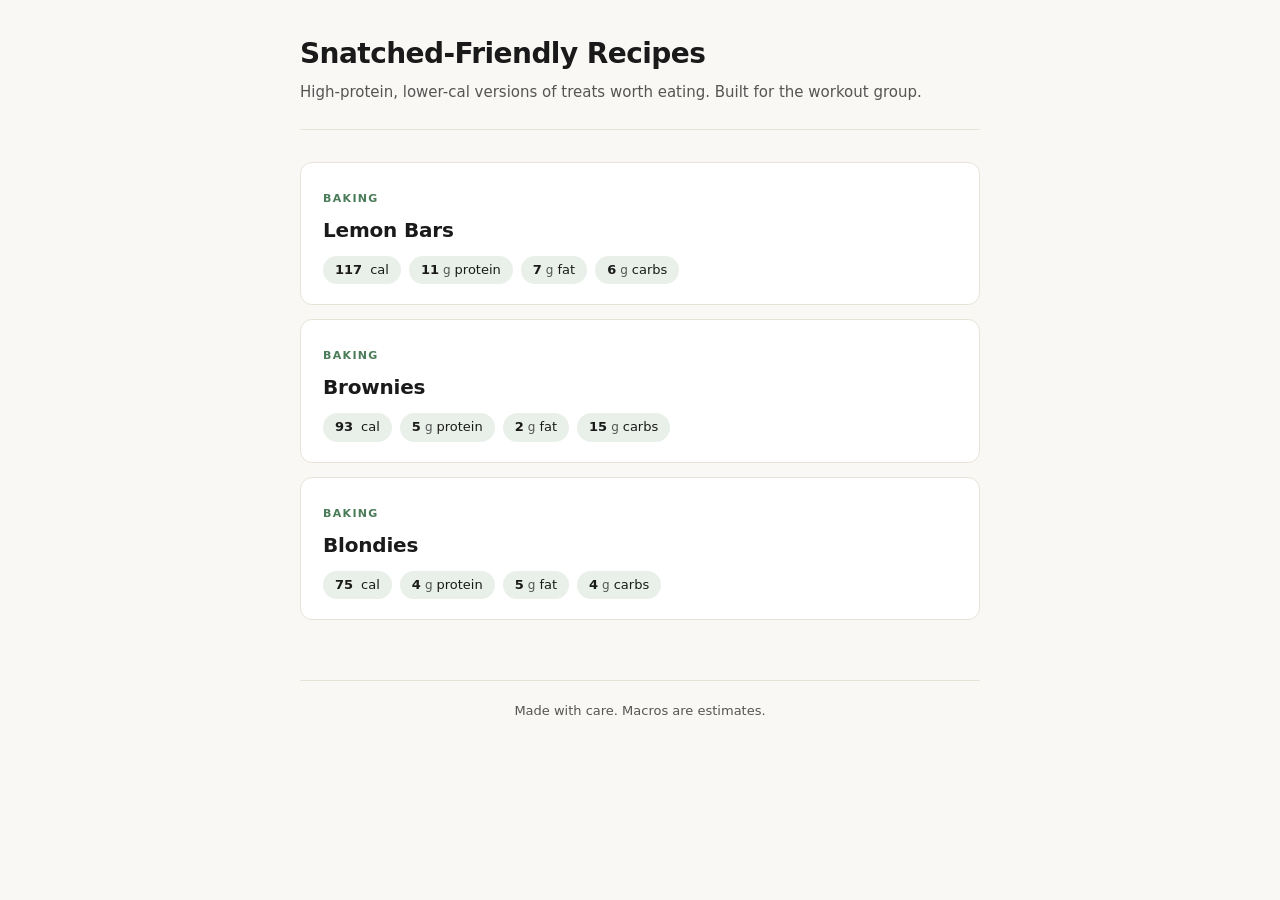
==== index.html @ 7d6b2c95 "Add files via upload initial setup" ====
<!DOCTYPE html>
<html lang="en">
<head>
  <meta charset="UTF-8">
  <meta name="viewport" content="width=device-width, initial-scale=1.0">
  <title>Snatched-Friendly Recipes</title>
  <meta name="description" content="High-protein, lower-cal versions of treats worth eating. Built for the workout group.">
  <link rel="stylesheet" href="styles.css">
</head>
<body>
  <div class="wrap">
    <header class="site">
      <h1><a href="index.html">Snatched-Friendly Recipes</a></h1>
      <p>High-protein, lower-cal versions of treats worth eating. Built for the workout group.</p>
    </header>

    <main>
      <ul class="recipe-list" id="recipe-list"></ul>
    </main>

    <footer class="site">
      Made with care. Macros are estimates.
    </footer>
  </div>

  <script src="recipes.js"></script>
  <script src="app.js"></script>
</body>
</html>
---- styles.css ----
:root {
  --bg: #faf8f4;
  --surface: #ffffff;
  --ink: #1a1a1a;
  --ink-soft: #555555;
  --line: #e8e3d8;
  --accent: #4a7c59;
  --accent-soft: #e8f0e9;
  --warn: #c44536;
  --shadow: 0 1px 2px rgba(0,0,0,0.04), 0 4px 12px rgba(0,0,0,0.04);
  --radius: 12px;
  --max: 720px;
}

* { box-sizing: border-box; }

html, body {
  margin: 0;
  padding: 0;
  background: var(--bg);
  color: var(--ink);
  font-family: -apple-system, BlinkMacSystemFont, "Segoe UI", "Inter", system-ui, sans-serif;
  font-size: 17px;
  line-height: 1.55;
  -webkit-font-smoothing: antialiased;
}

a { color: var(--accent); text-decoration: none; }
a:hover { text-decoration: underline; }

.wrap {
  max-width: var(--max);
  margin: 0 auto;
  padding: 32px 20px 80px;
}

header.site {
  border-bottom: 1px solid var(--line);
  padding-bottom: 24px;
  margin-bottom: 32px;
}

header.site h1 {
  font-size: 28px;
  font-weight: 800;
  letter-spacing: -0.02em;
  margin: 0 0 6px;
}

header.site h1 a { color: var(--ink); }
header.site h1 a:hover { text-decoration: none; }

header.site p {
  margin: 0;
  color: var(--ink-soft);
  font-size: 15px;
}

.eyebrow {
  text-transform: uppercase;
  font-size: 11px;
  letter-spacing: 0.12em;
  font-weight: 700;
  color: var(--accent);
}

/* Index list */
.recipe-list {
  display: grid;
  grid-template-columns: 1fr;
  gap: 14px;
  list-style: none;
  margin: 0;
  padding: 0;
}

.recipe-card {
  display: block;
  background: var(--surface);
  border: 1px solid var(--line);
  border-radius: var(--radius);
  padding: 20px 22px;
  color: var(--ink);
  transition: transform 0.08s ease, box-shadow 0.15s ease, border-color 0.15s ease;
}

.recipe-card:hover {
  text-decoration: none;
  border-color: var(--accent);
  box-shadow: var(--shadow);
  transform: translateY(-1px);
}

.recipe-card h2 {
  font-size: 20px;
  margin: 6px 0 10px;
  letter-spacing: -0.01em;
}

.macros-row {
  display: flex;
  flex-wrap: wrap;
  gap: 8px;
  margin-top: 4px;
}

.macro {
  display: inline-flex;
  align-items: baseline;
  gap: 4px;
  background: var(--accent-soft);
  color: var(--ink);
  border-radius: 999px;
  padding: 4px 12px;
  font-size: 13px;
  font-weight: 500;
}

.macro strong {
  font-weight: 700;
}

.macro .unit {
  color: var(--ink-soft);
  font-size: 12px;
}

/* Recipe page */
.back-link {
  display: inline-block;
  font-size: 14px;
  color: var(--ink-soft);
  margin-bottom: 18px;
}

.recipe-header h1 {
  font-size: 32px;
  font-weight: 800;
  letter-spacing: -0.02em;
  margin: 6px 0 8px;
  line-height: 1.15;
}

.serves {
  color: var(--ink-soft);
  font-size: 14px;
  margin: 0 0 18px;
}

.macros-block {
  background: var(--surface);
  border: 1px solid var(--line);
  border-radius: var(--radius);
  padding: 16px 18px;
  display: grid;
  grid-template-columns: repeat(4, 1fr);
  gap: 8px;
  margin: 0 0 28px;
}

.macros-block .stat {
  text-align: center;
}

.macros-block .num {
  display: block;
  font-size: 22px;
  font-weight: 700;
  color: var(--ink);
  line-height: 1.1;
}

.macros-block .label {
  display: block;
  font-size: 11px;
  text-transform: uppercase;
  letter-spacing: 0.08em;
  color: var(--ink-soft);
  margin-top: 4px;
}

h2.section {
  font-size: 13px;
  text-transform: uppercase;
  letter-spacing: 0.1em;
  color: var(--accent);
  margin: 28px 0 12px;
  font-weight: 700;
}

h3.subsection {
  font-size: 16px;
  margin: 18px 0 8px;
  font-weight: 700;
}

ul.ingredients {
  list-style: none;
  margin: 0;
  padding: 0;
  background: var(--surface);
  border: 1px solid var(--line);
  border-radius: var(--radius);
  overflow: hidden;
}

ul.ingredients li {
  padding: 12px 18px;
  border-bottom: 1px solid var(--line);
  font-size: 16px;
}

ul.ingredients li:last-child { border-bottom: none; }

ol.steps {
  margin: 0;
  padding: 0;
  list-style: none;
  counter-reset: step;
}

ol.steps li {
  counter-increment: step;
  position: relative;
  padding: 0 0 16px 44px;
  margin-bottom: 16px;
  border-bottom: 1px solid var(--line);
}

ol.steps li:last-child { border-bottom: none; margin-bottom: 0; }

ol.steps li::before {
  content: counter(step);
  position: absolute;
  left: 0;
  top: 0;
  width: 30px;
  height: 30px;
  background: var(--accent);
  color: white;
  border-radius: 50%;
  display: flex;
  align-items: center;
  justify-content: center;
  font-weight: 700;
  font-size: 14px;
}

.notes {
  background: var(--accent-soft);
  border-left: 3px solid var(--accent);
  padding: 14px 18px;
  border-radius: 8px;
  margin-top: 24px;
  font-size: 15px;
  color: var(--ink);
}

.notes::before {
  content: "Note";
  display: block;
  font-size: 11px;
  text-transform: uppercase;
  letter-spacing: 0.1em;
  color: var(--accent);
  font-weight: 700;
  margin-bottom: 6px;
}

footer.site {
  margin-top: 60px;
  padding-top: 20px;
  border-top: 1px solid var(--line);
  font-size: 13px;
  color: var(--ink-soft);
  text-align: center;
}

@media (max-width: 480px) {
  .wrap { padding: 24px 16px 60px; }
  .recipe-header h1 { font-size: 26px; }
  .macros-block { padding: 14px 10px; }
  .macros-block .num { font-size: 18px; }
  ol.steps li { padding-left: 38px; }
}

@media print {
  body { background: white; }
  .back-link, footer.site { display: none; }
  .recipe-card, ul.ingredients, .macros-block, .notes { box-shadow: none; }
}
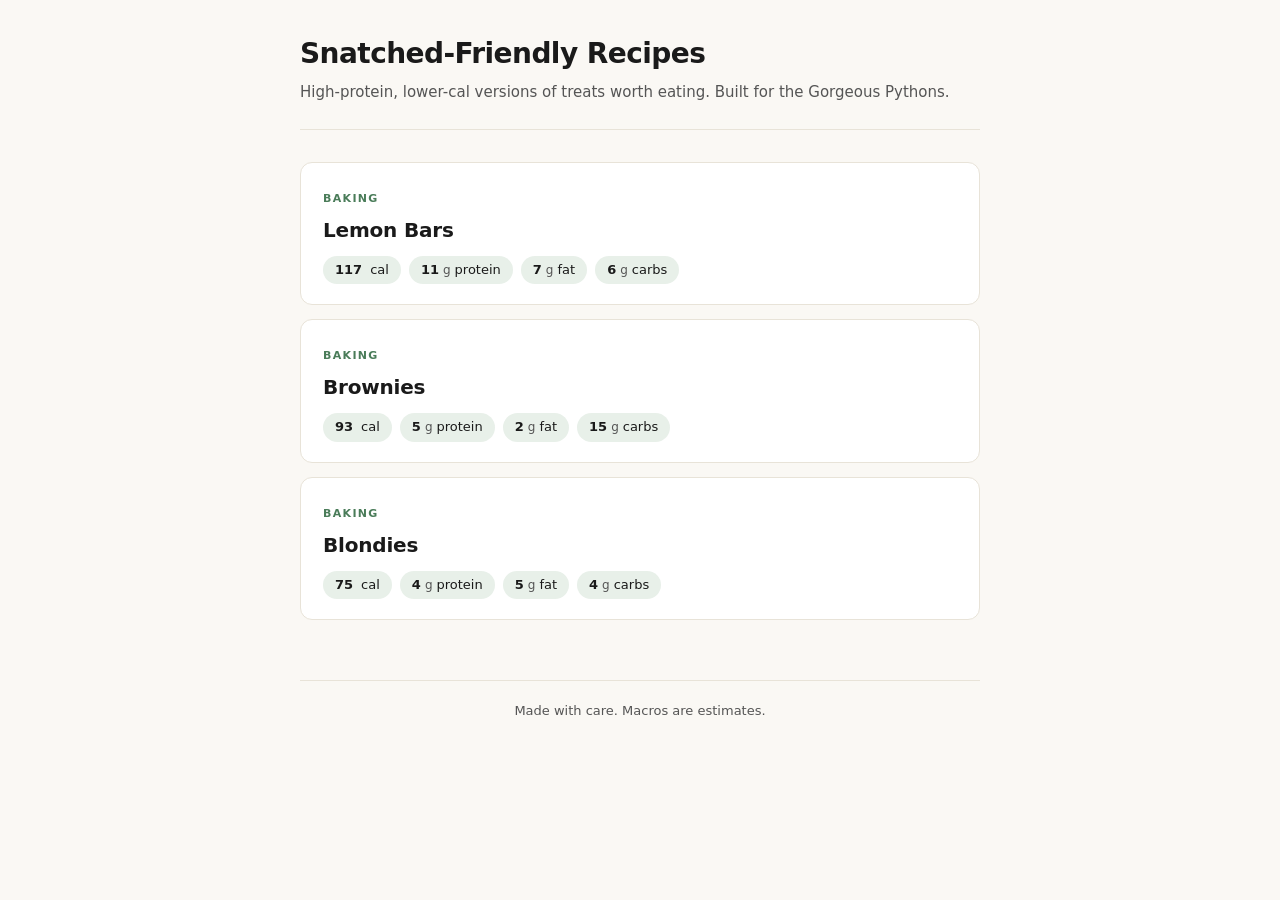
==== commit f72f6b02: "Update index.html" ====
--- a/index.html
+++ b/index.html
@@ -4,14 +4,14 @@
   <meta charset="UTF-8">
   <meta name="viewport" content="width=device-width, initial-scale=1.0">
   <title>Snatched-Friendly Recipes</title>
-  <meta name="description" content="High-protein, lower-cal versions of treats worth eating. Built for the workout group.">
+  <meta name="description" content="High-protein, lower-cal versions of treats worth eating. Built for the Gorgeous Pythons.">
   <link rel="stylesheet" href="styles.css">
 </head>
 <body>
   <div class="wrap">
     <header class="site">
       <h1><a href="index.html">Snatched-Friendly Recipes</a></h1>
-      <p>High-protein, lower-cal versions of treats worth eating. Built for the workout group.</p>
+      <p>High-protein, lower-cal versions of treats worth eating. Built for the Gorgeous Pythons.</p>
     </header>
 
     <main>
